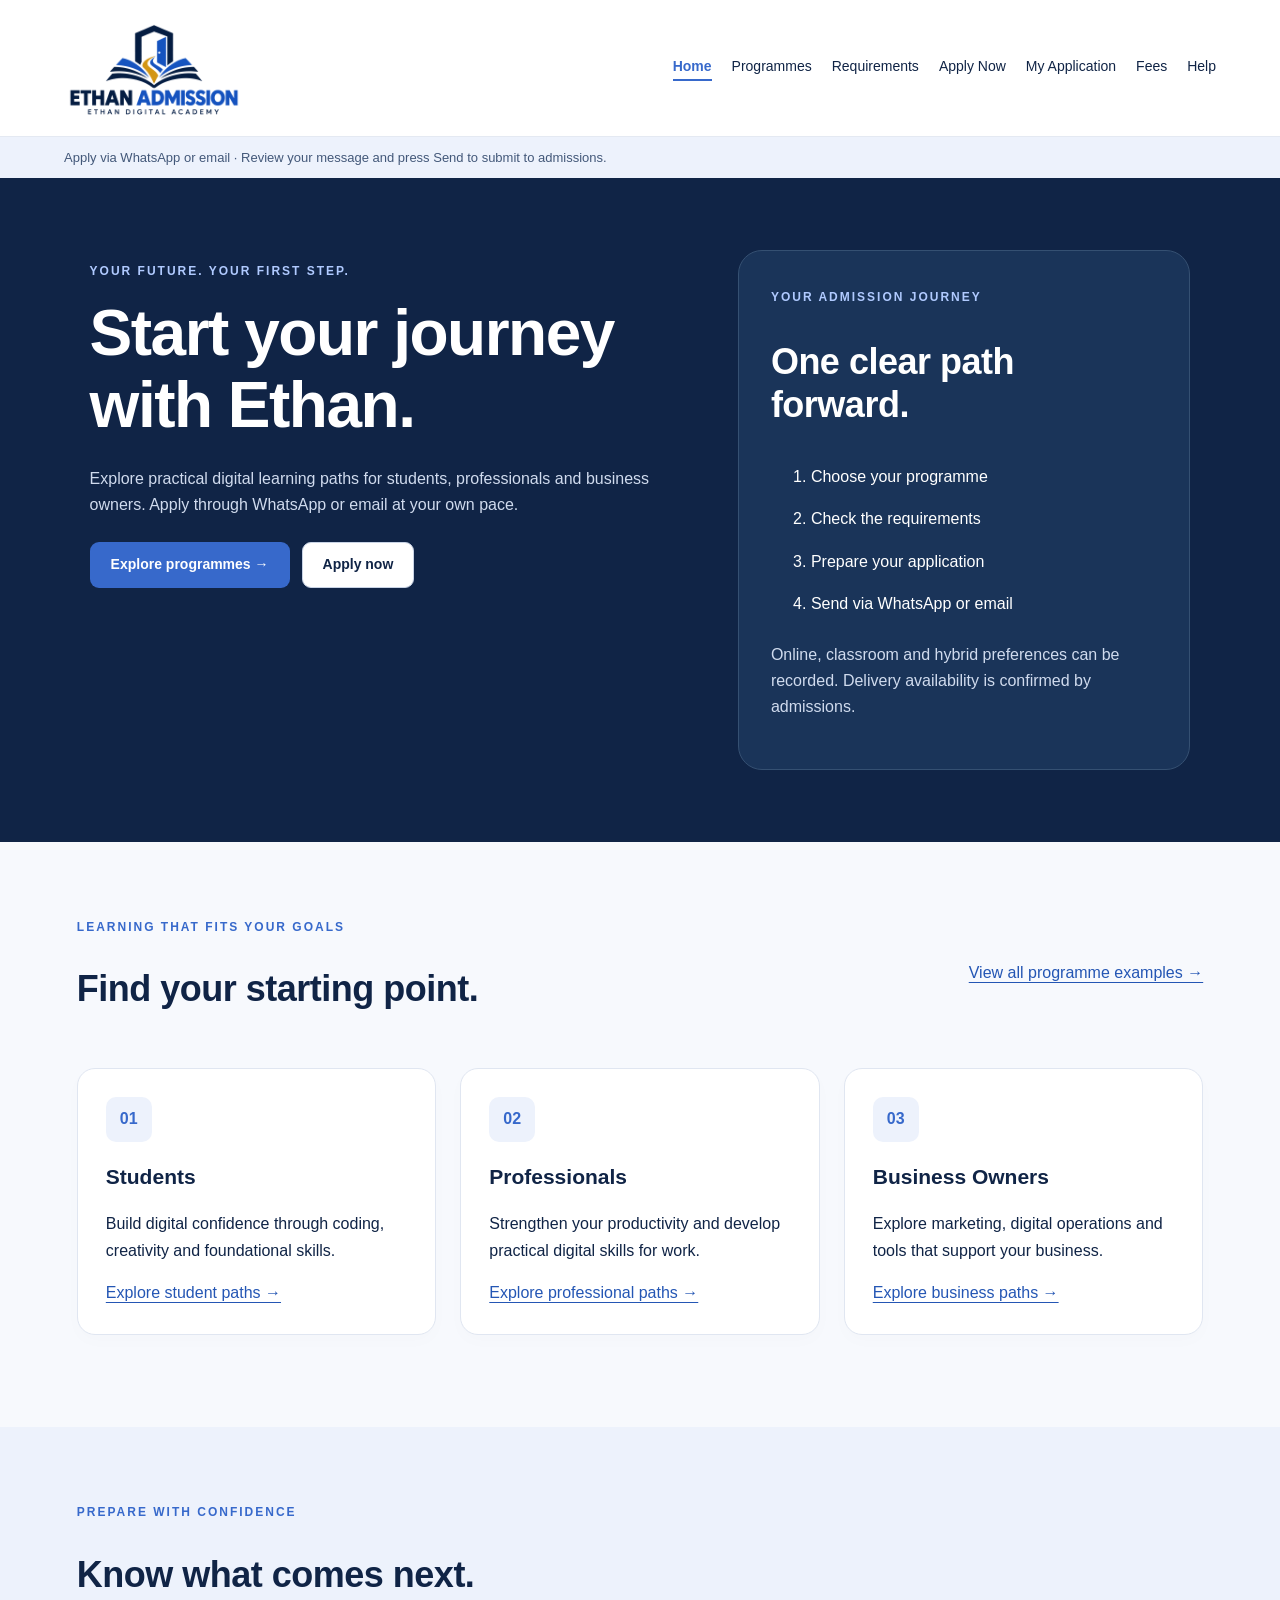
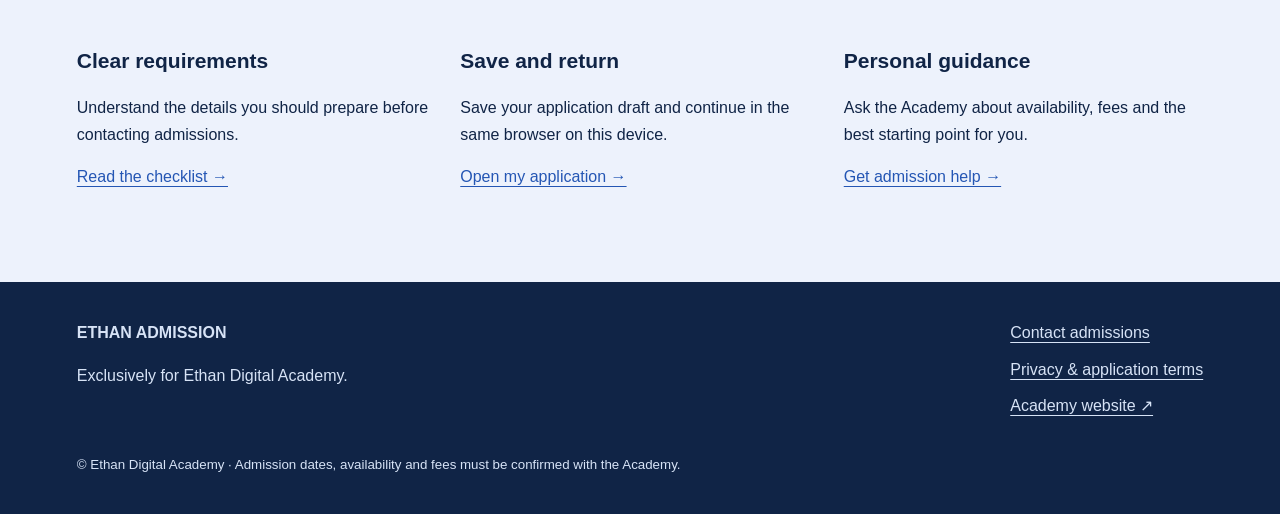
==== index.html @ f35c6078 "Add files via upload" ====
<!doctype html><html lang="en"><head><meta charset="utf-8"><meta name="viewport" content="width=device-width,initial-scale=1"><meta name="description" content="ETHAN ADMISSION — explore programmes and prepare your application to Ethan Digital Academy."><title>Welcome | ETHAN ADMISSION</title><link rel="icon" href="assets/ethan-admission-logo.png"><link rel="stylesheet" href="style.css"></head><body><a class="skip" href="#main">Skip to content</a><header><a href="index.html" class="brand"><img src="assets/ethan-admission-logo.png" alt="ETHAN ADMISSION — ETHAN DIGITAL ACADEMY" width="180" height="120"></a><button id="menu-toggle" class="secondary" aria-expanded="false" aria-controls="navigation">Menu</button><nav id="navigation" aria-label="Main navigation"><a href="index.html" aria-current="page">Home</a><a href="programmes.html">Programmes</a><a href="requirements.html">Requirements</a><a href="apply.html">Apply Now</a><a href="dashboard.html">My Application</a><a href="fees.html">Fees</a><a href="help.html">Help</a></nav></header><div class="preview">Apply via WhatsApp or email · Review your message and press Send to submit to admissions.</div><main id="main"><section class="hero"><div><p class="eyebrow">YOUR FUTURE. YOUR FIRST STEP.</p><h1>Start your journey<br>with Ethan.</h1><p>Explore practical digital learning paths for students, professionals and business owners. Apply through WhatsApp or email at your own pace.</p><div class="actions"><a class="button" href="programmes.html">Explore programmes →</a><a class="button light" href="apply.html">Apply now</a></div></div><aside class="hero-card"><span class="tag">YOUR ADMISSION JOURNEY</span><h2>One clear path forward.</h2><ol><li>Choose your programme</li><li>Check the requirements</li><li>Prepare your application</li><li>Send via WhatsApp or email</li></ol><p>Online, classroom and hybrid preferences can be recorded. Delivery availability is confirmed by admissions.</p></aside></section><section><div class="section-top"><div><p class="eyebrow">LEARNING THAT FITS YOUR GOALS</p><h2>Find your starting point.</h2></div><a href="programmes.html">View all programme examples →</a></div><div class="grid"><article class="card"><span class="icon">01</span><h3>Students</h3><p>Build digital confidence through coding, creativity and foundational skills.</p><a href="programmes.html?audience=Student">Explore student paths →</a></article><article class="card"><span class="icon">02</span><h3>Professionals</h3><p>Strengthen your productivity and develop practical digital skills for work.</p><a href="programmes.html?audience=Professional">Explore professional paths →</a></article><article class="card"><span class="icon">03</span><h3>Business Owners</h3><p>Explore marketing, digital operations and tools that support your business.</p><a href="programmes.html?audience=Business%20Owner">Explore business paths →</a></article></div></section><section class="soft"><p class="eyebrow">PREPARE WITH CONFIDENCE</p><h2>Know what comes next.</h2><div class="grid"><article><h3>Clear requirements</h3><p>Understand the details you should prepare before contacting admissions.</p><a href="requirements.html">Read the checklist →</a></article><article><h3>Save and return</h3><p>Save your application draft and continue in the same browser on this device.</p><a href="dashboard.html">Open my application →</a></article><article><h3>Personal guidance</h3><p>Ask the Academy about availability, fees and the best starting point for you.</p><a href="help.html">Get admission help →</a></article></div></section></main><footer><div><strong>ETHAN ADMISSION</strong><p>Exclusively for Ethan Digital Academy.</p></div><div><a href="help.html">Contact admissions</a><a href="privacy.html">Privacy & application terms</a><a href="https://ethandigitalacademy.org">Academy website ↗</a></div><small>© Ethan Digital Academy · Admission dates, availability and fees must be confirmed with the Academy.</small></footer><script src="programmes.js"></script><script src="submission.js"></script><script src="app.js"></script></body></html>
---- style.css ----
:root{font-family:Arial,Helvetica,sans-serif;color:#102446;background:#f7f9fd;line-height:1.65;--blue:#3769cb;--navy:#102446}*{box-sizing:border-box}body{margin:0}a{color:#2456b4;text-underline-offset:4px}header{display:flex;align-items:center;justify-content:space-between;gap:24px;background:white;padding:8px 5%;border-bottom:1px solid #e4e9f2}.brand img{display:block;width:180px;height:auto}nav{display:flex;gap:20px;flex-wrap:wrap}nav a{font-size:14px;text-decoration:none;color:var(--navy)}nav a[aria-current]{color:var(--blue);font-weight:700;border-bottom:2px solid var(--blue)}#menu-toggle{display:none}.preview{padding:10px 5%;background:#edf2fc;color:#435879;font-size:13px}.skip{position:absolute;left:10px;top:-100px;background:white;padding:10px;z-index:5}.skip:focus{top:10px}section{padding:64px 6%;max-width:1440px;margin:auto}.narrow{max-width:1000px}h1{font-size:clamp(36px,5vw,64px);line-height:1.12;letter-spacing:-1.5px;margin:16px 0 24px}h2{font-size:clamp(26px,3vw,36px);line-height:1.2;letter-spacing:-.5px}h3{font-size:21px;line-height:1.3}p{max-width:820px}.eyebrow,.tag{font-size:12px;letter-spacing:2px;font-weight:700;color:var(--blue)}.hero{background:var(--navy);max-width:none;color:white;display:grid;grid-template-columns:1.3fr 1fr;gap:60px;padding:72px 7%}.hero .eyebrow{color:#b0caff}.hero p{color:#d0dbee;max-width:560px}.hero-card{background:#1a3459;border:1px solid #355072;border-radius:24px;padding:32px;align-self:center}.hero-card .tag{color:#b0caff}.hero-card li{padding:8px 0}.grid{display:grid;grid-template-columns:repeat(3,minmax(0,1fr));gap:24px;margin:28px 0}.two{grid-template-columns:repeat(2,minmax(0,1fr))}.card{background:white;border:1px solid #e0e6f1;border-radius:18px;padding:28px;box-shadow:0 6px 18px #10244604}.icon{display:inline-block;background:#edf2fc;color:var(--blue);padding:9px 14px;border-radius:10px;font-weight:700}.section-top{display:flex;justify-content:space-between;align-items:center;gap:20px}.soft{background:#edf2fc;max-width:none}.button,button{display:inline-block;border:1px solid transparent;background:var(--blue);color:white;text-decoration:none;padding:12px 20px;border-radius:9px;font:700 14px Arial;cursor:pointer;line-height:1.4}.secondary,.light{background:white;color:var(--navy);border-color:#c8d3e5}.actions{display:flex;gap:12px;flex-wrap:wrap;margin:24px 0}.filters{display:grid;grid-template-columns:2fr 1fr 1fr;gap:20px;padding:20px;background:white;border-radius:14px;margin-top:28px}input,select,textarea{display:block;width:100%;padding:12px;border:1px solid #bcc9df;border-radius:8px;background:white;color:var(--navy);font:inherit;margin:8px 0 16px}label{font-size:14px;font-weight:700}fieldset{border:0;margin:20px 0;padding:0}legend{font-size:24px;font-weight:700}.check{display:flex;gap:10px;align-items:flex-start;margin:24px 0}.check input{width:auto;margin-top:6px}.wizard-tabs{display:flex;gap:12px;list-style:none;padding:0;flex-wrap:wrap}.wizard-tabs li{background:#e7edf8;border-radius:8px;padding:10px 16px;font-size:14px}.wizard-tabs li.active{background:var(--navy);color:white}.muted{color:#51617a;font-size:14px}.steps{display:grid;grid-template-columns:repeat(4,1fr);gap:20px;margin:32px 0}.steps article{padding:20px;border-left:3px solid var(--blue);background:white}.badge{display:inline-block;background:#eaf0fc;color:#2857a9;border-radius:20px;padding:6px 12px;font-size:13px}dl{display:grid;grid-template-columns:1fr 2fr;gap:12px}dt{font-weight:700}dd{margin:0;overflow-wrap:anywhere;white-space:pre-wrap}details{background:white;padding:18px 24px;border:1px solid #dce4f0;border-radius:12px;margin-bottom:12px}summary{font-weight:700;cursor:pointer}.wrap{overflow-wrap:anywhere}dialog{border:1px solid #c4cee0;border-radius:20px;max-width:650px;width:90%;padding:32px;color:var(--navy)}dialog::backdrop{background:#102446aa}.close{float:right}footer{background:var(--navy);color:#d7e3f6;padding:38px 6%;display:flex;flex-wrap:wrap;justify-content:space-between;gap:24px}footer a{color:#d7e3f6;display:block;margin-bottom:10px}footer small{flex-basis:100%}[hidden]{display:none!important}:focus-visible{outline:3px solid #d9a120;outline-offset:4px}@media(max-width:950px){nav{gap:12px}.grid{grid-template-columns:repeat(2,minmax(0,1fr))}.hero{gap:28px}.steps{grid-template-columns:repeat(2,1fr)}.filters{grid-template-columns:1fr}}@media(max-width:650px){header{flex-wrap:wrap}.brand img{width:155px}#menu-toggle{display:block}nav{display:none;width:100%;flex-direction:column;padding-bottom:15px}nav.open{display:flex}section{padding:40px 6%}.hero,.grid,.two,.steps{grid-template-columns:1fr}.hero{padding:48px 6%}.section-top{display:block}.card{padding:22px}dl{grid-template-columns:1fr}dd{margin-bottom:12px}.wizard-tabs li{padding:8px 10px;font-size:12px}}@media print{header,.preview,footer,button,.actions,.skip{display:none!important}body{background:white}section{padding:0}.card{box-shadow:none;border:0}h1{font-size:30px}}
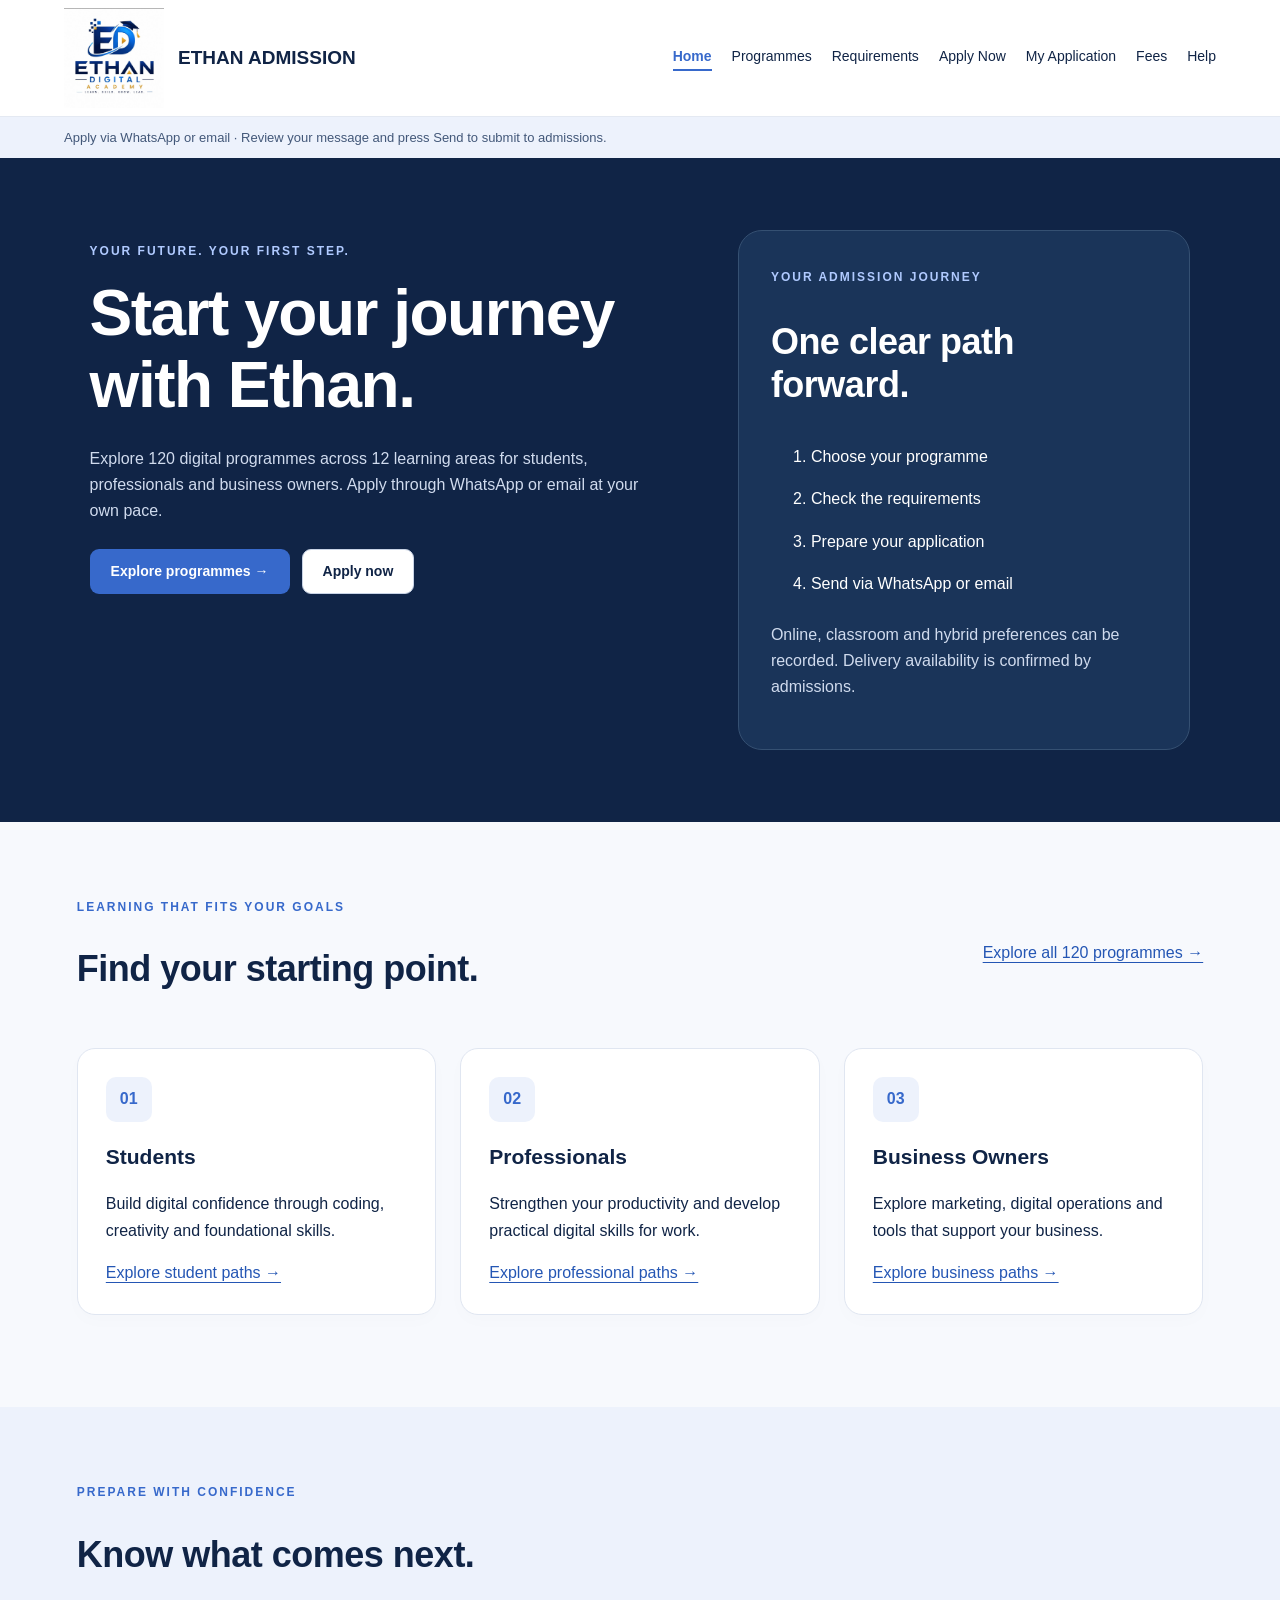
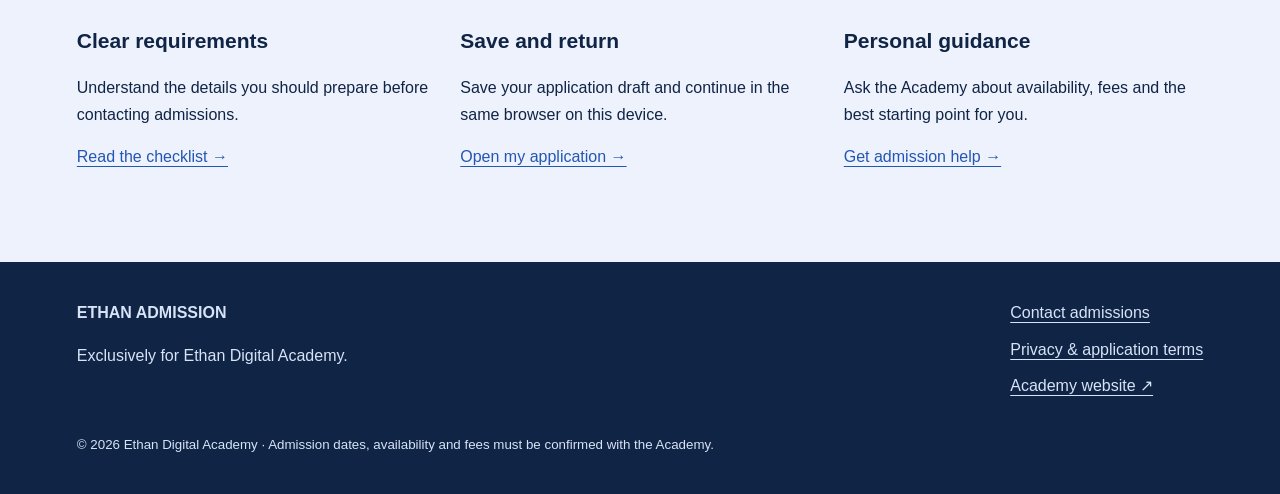
==== commit c4d9ccb4: "Add files via upload" ====
--- a/index.html
+++ b/index.html
@@ -1 +1 @@
-<!doctype html><html lang="en"><head><meta charset="utf-8"><meta name="viewport" content="width=device-width,initial-scale=1"><meta name="description" content="ETHAN ADMISSION — explore programmes and prepare your application to Ethan Digital Academy."><title>Welcome | ETHAN ADMISSION</title><link rel="icon" href="assets/ethan-admission-logo.png"><link rel="stylesheet" href="style.css"></head><body><a class="skip" href="#main">Skip to content</a><header><a href="index.html" class="brand"><img src="assets/ethan-admission-logo.png" alt="ETHAN ADMISSION — ETHAN DIGITAL ACADEMY" width="180" height="120"></a><button id="menu-toggle" class="secondary" aria-expanded="false" aria-controls="navigation">Menu</button><nav id="navigation" aria-label="Main navigation"><a href="index.html" aria-current="page">Home</a><a href="programmes.html">Programmes</a><a href="requirements.html">Requirements</a><a href="apply.html">Apply Now</a><a href="dashboard.html">My Application</a><a href="fees.html">Fees</a><a href="help.html">Help</a></nav></header><div class="preview">Apply via WhatsApp or email · Review your message and press Send to submit to admissions.</div><main id="main"><section class="hero"><div><p class="eyebrow">YOUR FUTURE. YOUR FIRST STEP.</p><h1>Start your journey<br>with Ethan.</h1><p>Explore practical digital learning paths for students, professionals and business owners. Apply through WhatsApp or email at your own pace.</p><div class="actions"><a class="button" href="programmes.html">Explore programmes →</a><a class="button light" href="apply.html">Apply now</a></div></div><aside class="hero-card"><span class="tag">YOUR ADMISSION JOURNEY</span><h2>One clear path forward.</h2><ol><li>Choose your programme</li><li>Check the requirements</li><li>Prepare your application</li><li>Send via WhatsApp or email</li></ol><p>Online, classroom and hybrid preferences can be recorded. Delivery availability is confirmed by admissions.</p></aside></section><section><div class="section-top"><div><p class="eyebrow">LEARNING THAT FITS YOUR GOALS</p><h2>Find your starting point.</h2></div><a href="programmes.html">View all programme examples →</a></div><div class="grid"><article class="card"><span class="icon">01</span><h3>Students</h3><p>Build digital confidence through coding, creativity and foundational skills.</p><a href="programmes.html?audience=Student">Explore student paths →</a></article><article class="card"><span class="icon">02</span><h3>Professionals</h3><p>Strengthen your productivity and develop practical digital skills for work.</p><a href="programmes.html?audience=Professional">Explore professional paths →</a></article><article class="card"><span class="icon">03</span><h3>Business Owners</h3><p>Explore marketing, digital operations and tools that support your business.</p><a href="programmes.html?audience=Business%20Owner">Explore business paths →</a></article></div></section><section class="soft"><p class="eyebrow">PREPARE WITH CONFIDENCE</p><h2>Know what comes next.</h2><div class="grid"><article><h3>Clear requirements</h3><p>Understand the details you should prepare before contacting admissions.</p><a href="requirements.html">Read the checklist →</a></article><article><h3>Save and return</h3><p>Save your application draft and continue in the same browser on this device.</p><a href="dashboard.html">Open my application →</a></article><article><h3>Personal guidance</h3><p>Ask the Academy about availability, fees and the best starting point for you.</p><a href="help.html">Get admission help →</a></article></div></section></main><footer><div><strong>ETHAN ADMISSION</strong><p>Exclusively for Ethan Digital Academy.</p></div><div><a href="help.html">Contact admissions</a><a href="privacy.html">Privacy & application terms</a><a href="https://ethandigitalacademy.org">Academy website ↗</a></div><small>© Ethan Digital Academy · Admission dates, availability and fees must be confirmed with the Academy.</small></footer><script src="programmes.js"></script><script src="submission.js"></script><script src="app.js"></script></body></html>+<!doctype html><html lang="en"><head><meta charset="utf-8"><meta name="viewport" content="width=device-width,initial-scale=1"><meta name="description" content="ETHAN ADMISSION — explore programmes and prepare your application to Ethan Digital Academy."><title>Welcome | ETHAN ADMISSION</title><link rel="icon" href="assets/ethan-digital-academy-logo.jpeg"><link rel="stylesheet" href="style.css"></head><body><a class="skip" href="#main">Skip to content</a><header><a href="index.html" class="brand"><img src="assets/ethan-digital-academy-logo.jpeg" alt="Ethan Digital Academy" width="100" height="100"><span class="portal-name">ETHAN ADMISSION</span></a><button id="menu-toggle" class="secondary" aria-expanded="false" aria-controls="navigation">Menu</button><nav id="navigation" aria-label="Main navigation"><a href="index.html" aria-current="page">Home</a><a href="programmes.html">Programmes</a><a href="requirements.html">Requirements</a><a href="apply.html">Apply Now</a><a href="dashboard.html">My Application</a><a href="fees.html">Fees</a><a href="help.html">Help</a></nav></header><div class="preview">Apply via WhatsApp or email · Review your message and press Send to submit to admissions.</div><main id="main"><section class="hero"><div><p class="eyebrow">YOUR FUTURE. YOUR FIRST STEP.</p><h1>Start your journey<br>with Ethan.</h1><p>Explore 120 digital programmes across 12 learning areas for students, professionals and business owners. Apply through WhatsApp or email at your own pace.</p><div class="actions"><a class="button" href="programmes.html">Explore programmes →</a><a class="button light" href="apply.html">Apply now</a></div></div><aside class="hero-card"><span class="tag">YOUR ADMISSION JOURNEY</span><h2>One clear path forward.</h2><ol><li>Choose your programme</li><li>Check the requirements</li><li>Prepare your application</li><li>Send via WhatsApp or email</li></ol><p>Online, classroom and hybrid preferences can be recorded. Delivery availability is confirmed by admissions.</p></aside></section><section><div class="section-top"><div><p class="eyebrow">LEARNING THAT FITS YOUR GOALS</p><h2>Find your starting point.</h2></div><a href="programmes.html">Explore all 120 programmes →</a></div><div class="grid"><article class="card"><span class="icon">01</span><h3>Students</h3><p>Build digital confidence through coding, creativity and foundational skills.</p><a href="programmes.html?audience=Student">Explore student paths →</a></article><article class="card"><span class="icon">02</span><h3>Professionals</h3><p>Strengthen your productivity and develop practical digital skills for work.</p><a href="programmes.html?audience=Professional">Explore professional paths →</a></article><article class="card"><span class="icon">03</span><h3>Business Owners</h3><p>Explore marketing, digital operations and tools that support your business.</p><a href="programmes.html?audience=Business%20Owner">Explore business paths →</a></article></div></section><section class="soft"><p class="eyebrow">PREPARE WITH CONFIDENCE</p><h2>Know what comes next.</h2><div class="grid"><article><h3>Clear requirements</h3><p>Understand the details you should prepare before contacting admissions.</p><a href="requirements.html">Read the checklist →</a></article><article><h3>Save and return</h3><p>Save your application draft and continue in the same browser on this device.</p><a href="dashboard.html">Open my application →</a></article><article><h3>Personal guidance</h3><p>Ask the Academy about availability, fees and the best starting point for you.</p><a href="help.html">Get admission help →</a></article></div></section></main><footer><div><strong>ETHAN ADMISSION</strong><p>Exclusively for Ethan Digital Academy.</p></div><div><a href="help.html">Contact admissions</a><a href="privacy.html">Privacy & application terms</a><a href="https://ethandigitalacademy.org">Academy website ↗</a></div><small>© 2026 Ethan Digital Academy · Admission dates, availability and fees must be confirmed with the Academy.</small></footer><script src="programmes.js"></script><script src="submission.js"></script><script src="app.js"></script></body></html>
--- a/style.css
+++ b/style.css
@@ -1 +1,3 @@
 :root{font-family:Arial,Helvetica,sans-serif;color:#102446;background:#f7f9fd;line-height:1.65;--blue:#3769cb;--navy:#102446}*{box-sizing:border-box}body{margin:0}a{color:#2456b4;text-underline-offset:4px}header{display:flex;align-items:center;justify-content:space-between;gap:24px;background:white;padding:8px 5%;border-bottom:1px solid #e4e9f2}.brand img{display:block;width:180px;height:auto}nav{display:flex;gap:20px;flex-wrap:wrap}nav a{font-size:14px;text-decoration:none;color:var(--navy)}nav a[aria-current]{color:var(--blue);font-weight:700;border-bottom:2px solid var(--blue)}#menu-toggle{display:none}.preview{padding:10px 5%;background:#edf2fc;color:#435879;font-size:13px}.skip{position:absolute;left:10px;top:-100px;background:white;padding:10px;z-index:5}.skip:focus{top:10px}section{padding:64px 6%;max-width:1440px;margin:auto}.narrow{max-width:1000px}h1{font-size:clamp(36px,5vw,64px);line-height:1.12;letter-spacing:-1.5px;margin:16px 0 24px}h2{font-size:clamp(26px,3vw,36px);line-height:1.2;letter-spacing:-.5px}h3{font-size:21px;line-height:1.3}p{max-width:820px}.eyebrow,.tag{font-size:12px;letter-spacing:2px;font-weight:700;color:var(--blue)}.hero{background:var(--navy);max-width:none;color:white;display:grid;grid-template-columns:1.3fr 1fr;gap:60px;padding:72px 7%}.hero .eyebrow{color:#b0caff}.hero p{color:#d0dbee;max-width:560px}.hero-card{background:#1a3459;border:1px solid #355072;border-radius:24px;padding:32px;align-self:center}.hero-card .tag{color:#b0caff}.hero-card li{padding:8px 0}.grid{display:grid;grid-template-columns:repeat(3,minmax(0,1fr));gap:24px;margin:28px 0}.two{grid-template-columns:repeat(2,minmax(0,1fr))}.card{background:white;border:1px solid #e0e6f1;border-radius:18px;padding:28px;box-shadow:0 6px 18px #10244604}.icon{display:inline-block;background:#edf2fc;color:var(--blue);padding:9px 14px;border-radius:10px;font-weight:700}.section-top{display:flex;justify-content:space-between;align-items:center;gap:20px}.soft{background:#edf2fc;max-width:none}.button,button{display:inline-block;border:1px solid transparent;background:var(--blue);color:white;text-decoration:none;padding:12px 20px;border-radius:9px;font:700 14px Arial;cursor:pointer;line-height:1.4}.secondary,.light{background:white;color:var(--navy);border-color:#c8d3e5}.actions{display:flex;gap:12px;flex-wrap:wrap;margin:24px 0}.filters{display:grid;grid-template-columns:2fr 1fr 1fr;gap:20px;padding:20px;background:white;border-radius:14px;margin-top:28px}input,select,textarea{display:block;width:100%;padding:12px;border:1px solid #bcc9df;border-radius:8px;background:white;color:var(--navy);font:inherit;margin:8px 0 16px}label{font-size:14px;font-weight:700}fieldset{border:0;margin:20px 0;padding:0}legend{font-size:24px;font-weight:700}.check{display:flex;gap:10px;align-items:flex-start;margin:24px 0}.check input{width:auto;margin-top:6px}.wizard-tabs{display:flex;gap:12px;list-style:none;padding:0;flex-wrap:wrap}.wizard-tabs li{background:#e7edf8;border-radius:8px;padding:10px 16px;font-size:14px}.wizard-tabs li.active{background:var(--navy);color:white}.muted{color:#51617a;font-size:14px}.steps{display:grid;grid-template-columns:repeat(4,1fr);gap:20px;margin:32px 0}.steps article{padding:20px;border-left:3px solid var(--blue);background:white}.badge{display:inline-block;background:#eaf0fc;color:#2857a9;border-radius:20px;padding:6px 12px;font-size:13px}dl{display:grid;grid-template-columns:1fr 2fr;gap:12px}dt{font-weight:700}dd{margin:0;overflow-wrap:anywhere;white-space:pre-wrap}details{background:white;padding:18px 24px;border:1px solid #dce4f0;border-radius:12px;margin-bottom:12px}summary{font-weight:700;cursor:pointer}.wrap{overflow-wrap:anywhere}dialog{border:1px solid #c4cee0;border-radius:20px;max-width:650px;width:90%;padding:32px;color:var(--navy)}dialog::backdrop{background:#102446aa}.close{float:right}footer{background:var(--navy);color:#d7e3f6;padding:38px 6%;display:flex;flex-wrap:wrap;justify-content:space-between;gap:24px}footer a{color:#d7e3f6;display:block;margin-bottom:10px}footer small{flex-basis:100%}[hidden]{display:none!important}:focus-visible{outline:3px solid #d9a120;outline-offset:4px}@media(max-width:950px){nav{gap:12px}.grid{grid-template-columns:repeat(2,minmax(0,1fr))}.hero{gap:28px}.steps{grid-template-columns:repeat(2,1fr)}.filters{grid-template-columns:1fr}}@media(max-width:650px){header{flex-wrap:wrap}.brand img{width:155px}#menu-toggle{display:block}nav{display:none;width:100%;flex-direction:column;padding-bottom:15px}nav.open{display:flex}section{padding:40px 6%}.hero,.grid,.two,.steps{grid-template-columns:1fr}.hero{padding:48px 6%}.section-top{display:block}.card{padding:22px}dl{grid-template-columns:1fr}dd{margin-bottom:12px}.wizard-tabs li{padding:8px 10px;font-size:12px}}@media print{header,.preview,footer,button,.actions,.skip{display:none!important}body{background:white}section{padding:0}.card{box-shadow:none;border:0}h1{font-size:30px}}
+
+.brand{display:flex;align-items:center;gap:14px;text-decoration:none;color:#102446}.brand img{width:100px;height:100px;object-fit:contain}.portal-name{font-size:19px;font-weight:800;white-space:nowrap}@media(max-width:650px){.brand img{width:76px;height:76px}.portal-name{font-size:16px}}
